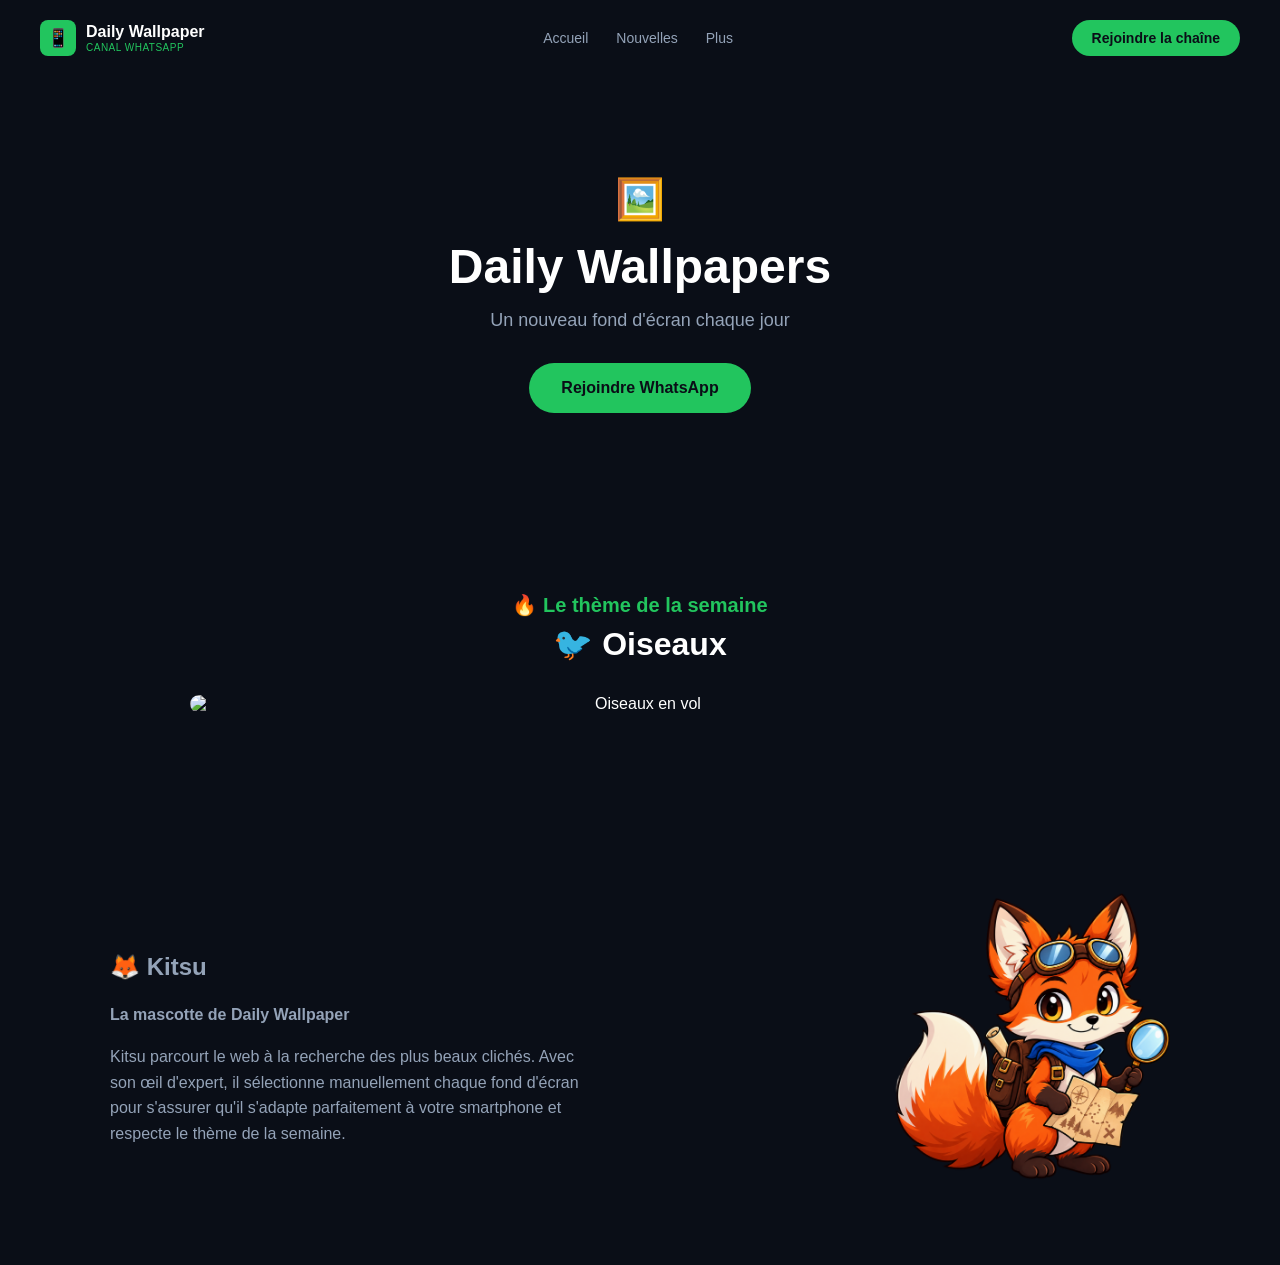
==== index.html @ f1136fc4 "Remplacement de l'image de Kitsu (fond transparent)" ====
<!DOCTYPE html>
<html lang="fr">
<head>
  <meta charset="UTF-8">
  <title>Daily Wallpaper</title>
  <link rel="stylesheet" href="style.css">
</head>
<body>

  <nav class="navbar">
    <div class="logo">
      <div class="logo-icon">📱</div>
      <div class="logo-text">
        <span class="name">Daily Wallpaper</span>
        <span class="tag">CANAL WHATSAPP</span>
      </div>
    </div>
    <div class="nav-links">
      <a href="#">Accueil</a>
      <a href="#">Nouvelles</a>
      <a href="#">Plus</a>
    </div>
    <a href="#" class="btn-join">Rejoindre la chaîne</a>
  </nav>

  <section class="hero">
    <span class="hero-icon">🖼️</span>
    <h1>Daily Wallpapers</h1>
    <p>Un nouveau fond d'écran chaque jour</p>
    <a href="#" class="btn-main">Rejoindre WhatsApp</a>
  </section>
  <section class="theme-section">
    <p class="theme-label">🔥 Le thème de la semaine</p>
    <h2 class="theme-title">🐦 Oiseaux</h2>
    <div class="theme-image-wrap">
      <img src="https://images.unsplash.com/photo-1444464666168-49d633b86797?w=900" alt="Oiseaux en vol">
      <p class="theme-caption">Des fonds d'écran exclusifs sur les oiseaux toute la semaine !</p>
    </div>
  </section>  <section class="kitsu-section">
    <div class="kitsu-text">
      <p class="kitsu-icon-title">🦊 Kitsu</p>
      <p class="kitsu-subtitle">La mascotte de Daily Wallpaper</p>
      <p>Kitsu parcourt le web à la recherche des plus beaux clichés. Avec son œil d'expert, il sélectionne manuellement chaque fond d'écran pour s'assurer qu'il s'adapte parfaitement à votre smartphone et respecte le thème de la semaine.</p>
    </div>
    <div class="kitsu-image">
      <img src="images/kitsu.png" alt="Kitsu, la mascotte de Daily Wallpaper">
    </div>
  </section>
</body>
</html>
---- style.css ----
/* --- Couleurs et réglages généraux du site --- */
:root {
  --bg: #0A0E17;
  --accent: #22C55E;
  --text-primary: #FFFFFF;
  --text-secondary: #94A3B8;
}

* {
  margin: 0;
  padding: 0;
  box-sizing: border-box;
}

body {
  background-color: var(--bg);
  color: var(--text-primary);
  font-family: 'Poppins', sans-serif;
}

/* --- Barre de navigation --- */
.navbar {
  display: flex;
  align-items: center;
  justify-content: space-between;
  padding: 20px 40px;
}

.logo {
  display: flex;
  align-items: center;
  gap: 10px;
}

.logo-icon {
  width: 36px;
  height: 36px;
  background-color: var(--accent);
  border-radius: 8px;
  display: flex;
  align-items: center;
  justify-content: center;
  font-size: 18px;
}

.logo-text {
  display: flex;
  flex-direction: column;
  line-height: 1.2;
}

.logo-text .name {
  font-weight: 700;
  font-size: 16px;
}

.logo-text .tag {
  font-size: 10px;
  color: var(--accent);
  letter-spacing: 0.5px;
}

.nav-links {
  display: flex;
  align-items: center;
  gap: 28px;
}

.nav-links a {
  color: var(--text-secondary);
  text-decoration: none;
  font-size: 14px;
}

.nav-links a:hover {
  color: var(--text-primary);
}

.btn-join {
  background-color: var(--accent);
  color: #0A0E17;
  font-weight: 600;
  padding: 10px 20px;
  border-radius: 999px;
  text-decoration: none;
  font-size: 14px;
}

/* --- Section héro --- */
.hero {
  text-align: center;
  padding: 100px 20px 120px;
}

.hero-icon {
  font-size: 40px;
  display: block;
  margin-bottom: 16px;
}

.hero h1 {
  font-size: 48px;
  font-weight: 800;
}

.hero p {
  color: var(--text-secondary);
  font-size: 18px;
  margin-top: 16px;
}

.btn-main {
  display: inline-block;
  margin-top: 32px;
  background-color: var(--accent);
  color: #0A0E17;
  font-weight: 700;
  padding: 16px 32px;
  border-radius: 999px;
  text-decoration: none;
  font-size: 16px;
}/* --- Section thème de la semaine --- */
.theme-section {
  text-align: center;
  padding: 60px 20px 100px;
}

.theme-label {
  color: var(--accent);
  font-weight: 700;
  font-size: 20px;
}

.theme-title {
  font-size: 32px;
  font-weight: 800;
  margin-top: 8px;
  margin-bottom: 32px;
}

.theme-image-wrap {
  position: relative;
  max-width: 900px;
  margin: 0 auto;
  border-radius: 16px;
  overflow: hidden;
}

.theme-image-wrap img {
  width: 100%;
  display: block;
}

.theme-caption {
  position: absolute;
  bottom: 20px;
  left: 20px;
  color: var(--text-primary);
  font-size: 16px;
}/* --- Section Kitsu --- */
.kitsu-section {
  display: flex;
  align-items: center;
  justify-content: space-between;
  max-width: 1100px;
  margin: 0 auto;
  padding: 80px 20px;
  gap: 40px;
}

.kitsu-text {
  max-width: 480px;
}

.kitsu-icon-title {
  display: flex;
  align-items: center;
  gap: 10px;
  font-size: 24px;
  font-weight: 800;
}

.kitsu-subtitle {
  color: var(--accent);
  font-weight: 600;
  margin-top: 8px;
}

.kitsu-text p {
  color: var(--text-secondary);
  margin-top: 16px;
  line-height: 1.6;
}

.kitsu-image img {
  max-width: 280px;
  width: 100%;
}
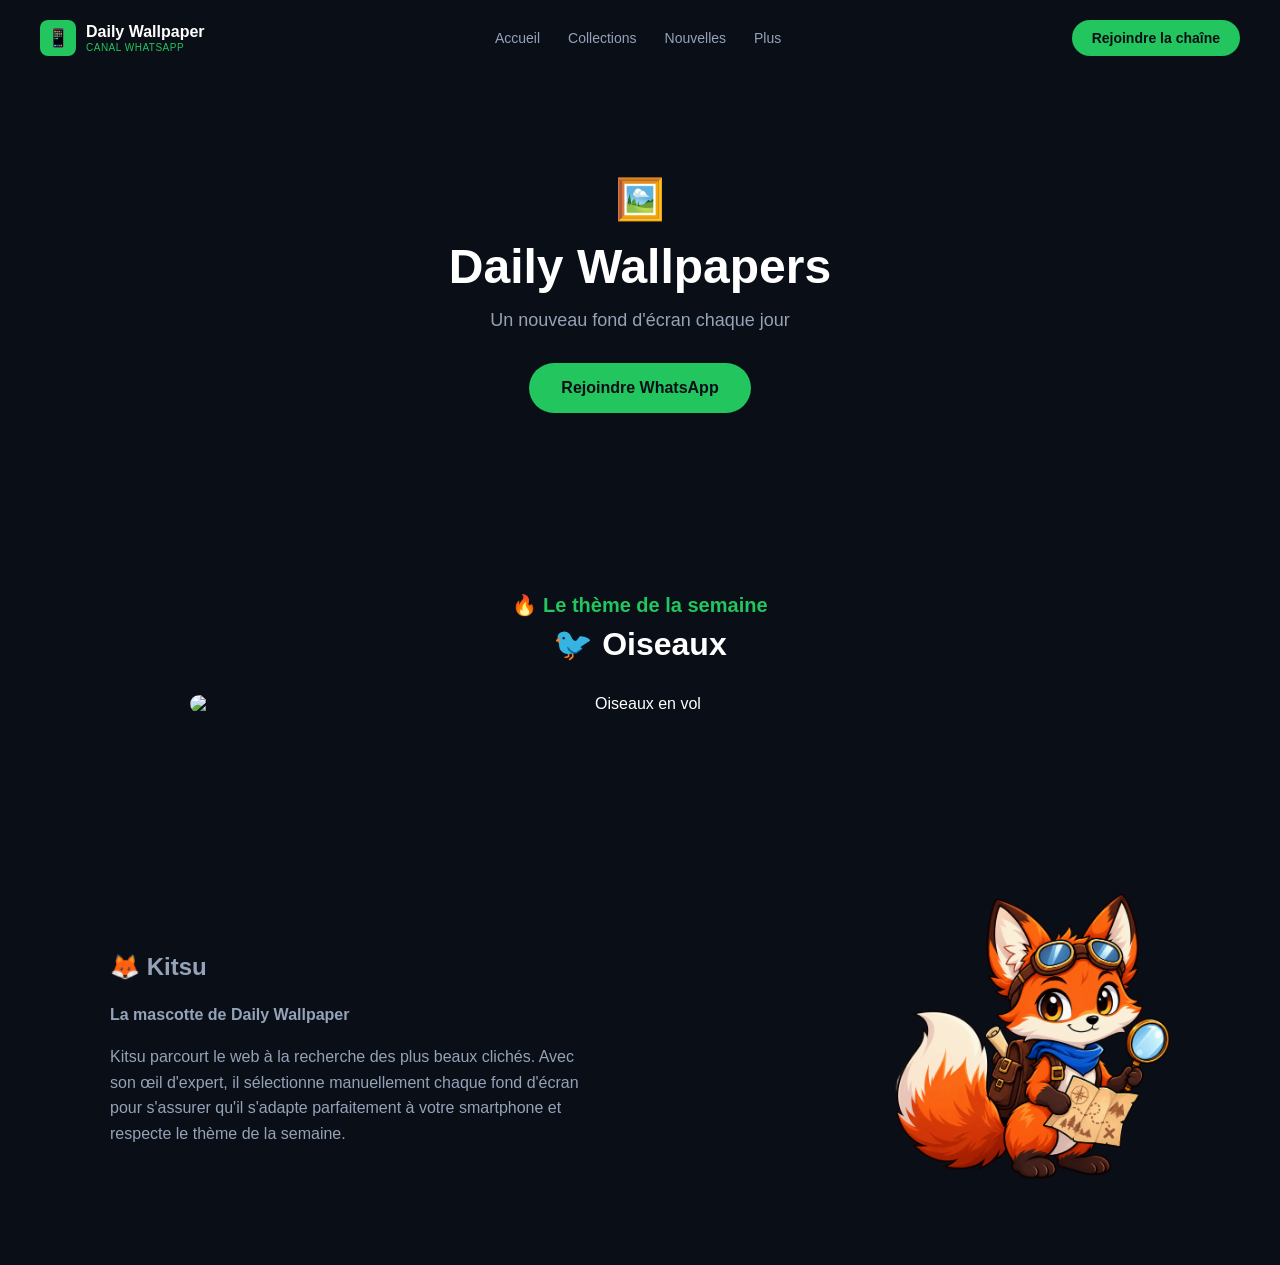
==== commit 5535a8f6: "Ajout du lien Collections dans le menu" ====
--- a/index.html
+++ b/index.html
@@ -16,18 +16,19 @@
       </div>
     </div>
     <div class="nav-links">
-      <a href="#">Accueil</a>
-      <a href="#">Nouvelles</a>
-      <a href="#">Plus</a>
-    </div>
-    <a href="#" class="btn-join">Rejoindre la chaîne</a>
+  <a href="index.html">Accueil</a>
+  <a href="collections.html">Collections</a>
+  <a href="#">Nouvelles</a>
+  <a href="#">Plus</a>
+</div>
+    <a href="https://whatsapp.com/channel/0029VbCLrYOJ3juwuvAiIg3p" class="btn-join">Rejoindre la chaîne</a>
   </nav>
 
   <section class="hero">
     <span class="hero-icon">🖼️</span>
     <h1>Daily Wallpapers</h1>
     <p>Un nouveau fond d'écran chaque jour</p>
-    <a href="#" class="btn-main">Rejoindre WhatsApp</a>
+    <a href="https://whatsapp.com/channel/0029VbCLrYOJ3juwuvAiIg3p" class="btn-main">Rejoindre WhatsApp</a>
   </section>
   <section class="theme-section">
     <p class="theme-label">🔥 Le thème de la semaine</p>
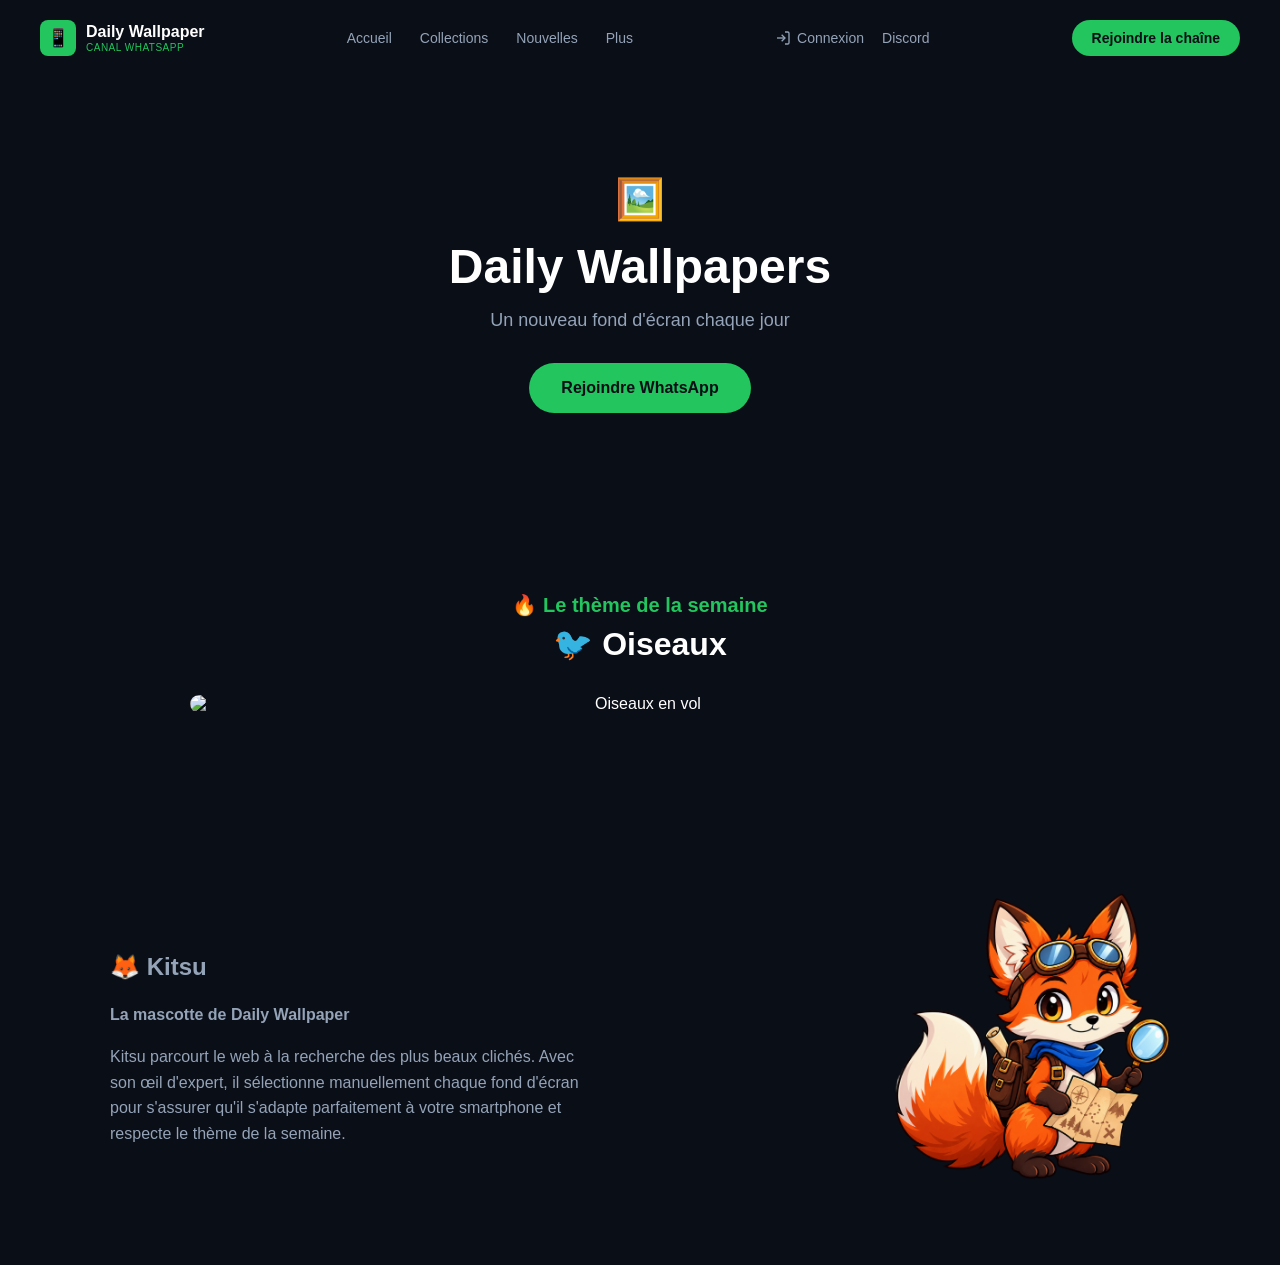
==== commit 3506fc74: "Ajout Connexion et Discord dans le menu" ====
--- a/index.html
+++ b/index.html
@@ -20,6 +20,12 @@
   <a href="collections.html">Collections</a>
   <a href="#">Nouvelles</a>
   <a href="#">Plus</a>
+</div><div class="nav-extra">
+  <a href="#" class="icon-link">
+    <svg viewBox="0 0 24 24"><path d="M15 3h4a2 2 0 0 1 2 2v14a2 2 0 0 1-2 2h-4"/><path d="M10 17l5-5-5-5"/><path d="M15 12H3"/></svg>
+    Connexion
+  </a>
+  <a href="#" class="icon-link">Discord</a>
 </div>
     <a href="https://whatsapp.com/channel/0029VbCLrYOJ3juwuvAiIg3p" class="btn-join">Rejoindre la chaîne</a>
   </nav>
--- a/style.css
+++ b/style.css
@@ -195,4 +195,30 @@
 .kitsu-image img {
   max-width: 280px;
   width: 100%;
+}/* --- Liens secondaires (Connexion, Discord) à côté du bouton principal --- */
+.nav-extra {
+  display: flex;
+  align-items: center;
+  gap: 18px;
+}
+
+.icon-link {
+  display: flex;
+  align-items: center;
+  gap: 6px;
+  color: var(--text-secondary);
+  text-decoration: none;
+  font-size: 14px;
+}
+
+.icon-link:hover {
+  color: var(--text-primary);
+}
+
+.icon-link svg {
+  width: 16px;
+  height: 16px;
+  fill: none;
+  stroke: currentColor;
+  stroke-width: 2;
 }
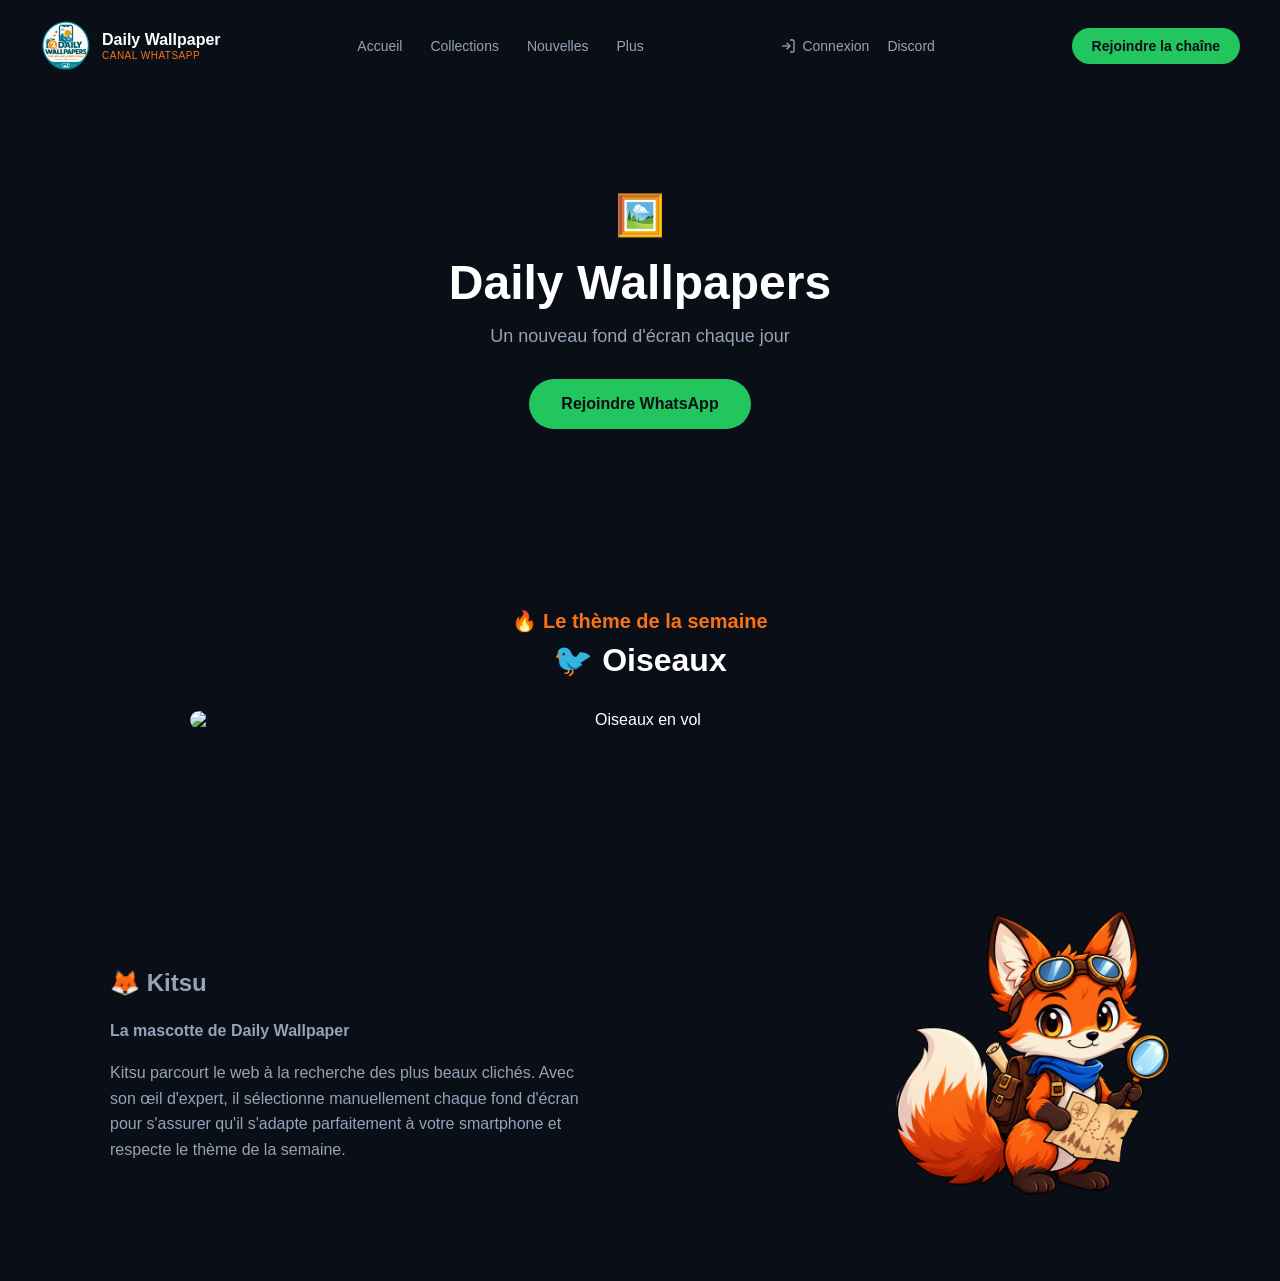
==== commit f61a147e: "Nouvelles couleurs (orange Kitsu + vert WhatsApp) et vrai logo" ====
--- a/index.html
+++ b/index.html
@@ -9,7 +9,7 @@
 
   <nav class="navbar">
     <div class="logo">
-      <div class="logo-icon">📱</div>
+      <div class="logo-icon"><img src="images/logo.png" alt="Logo Daily Wallpaper"></div>
       <div class="logo-text">
         <span class="name">Daily Wallpaper</span>
         <span class="tag">CANAL WHATSAPP</span>
--- a/style.css
+++ b/style.css
@@ -1,7 +1,8 @@
 /* --- Couleurs et réglages généraux du site --- */
 :root {
   --bg: #0A0E17;
-  --accent: #22C55E;
+  --accent: #F97316;
+  --accent-action: #22C55E;
   --text-primary: #FFFFFF;
   --text-secondary: #94A3B8;
 }
@@ -33,16 +34,20 @@
 }
 
 .logo-icon {
-  width: 36px;
-  height: 36px;
-  background-color: var(--accent);
-  border-radius: 8px;
+  width: 52px;
+  height: 52px;
+  border-radius: 50%;
+  overflow: hidden;
   display: flex;
   align-items: center;
   justify-content: center;
-  font-size: 18px;
-}
-
+}
+
+.logo-icon img {
+  width: 100%;
+  height: 100%;
+  object-fit: cover;
+}
 .logo-text {
   display: flex;
   flex-direction: column;
@@ -77,7 +82,7 @@
 }
 
 .btn-join {
-  background-color: var(--accent);
+  background-color: var(--accent-action);
   color: #0A0E17;
   font-weight: 600;
   padding: 10px 20px;
@@ -112,7 +117,7 @@
 .btn-main {
   display: inline-block;
   margin-top: 32px;
-  background-color: var(--accent);
+  background-color: var(--accent-action);
   color: #0A0E17;
   font-weight: 700;
   padding: 16px 32px;
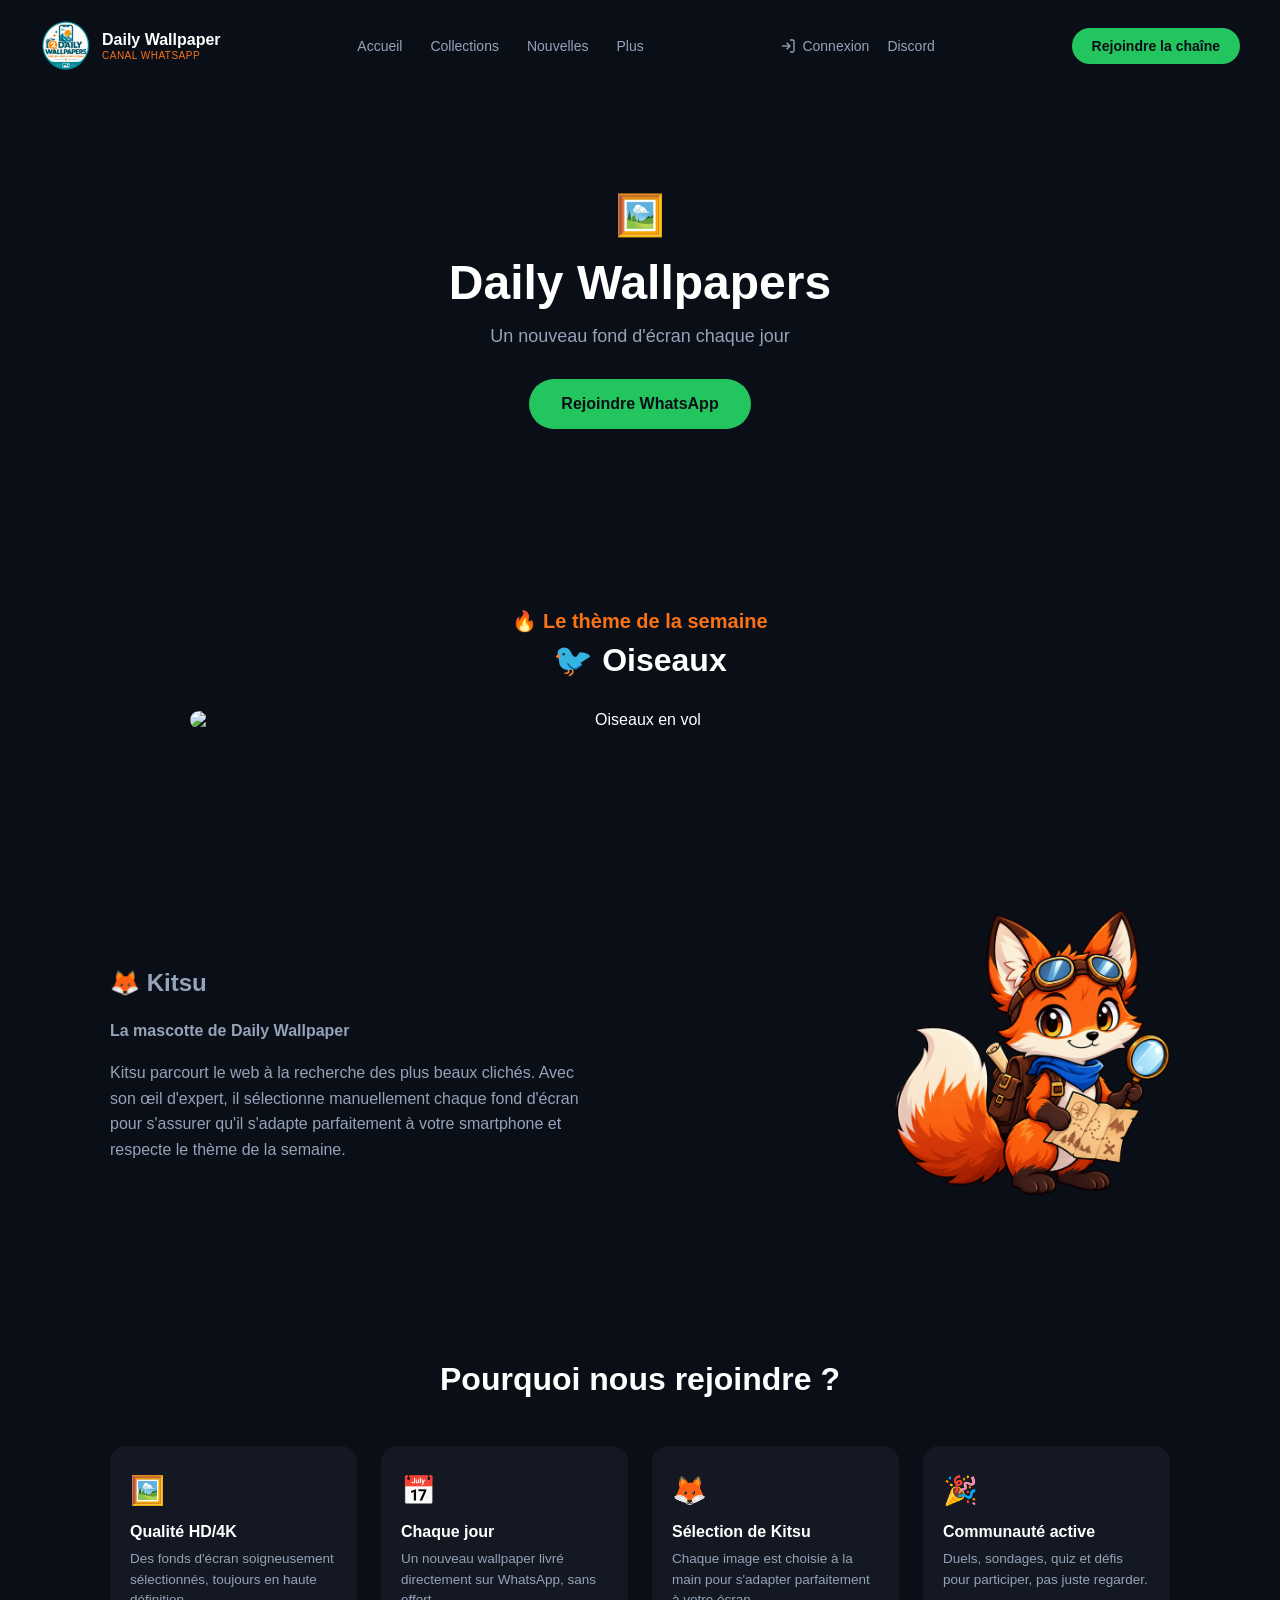
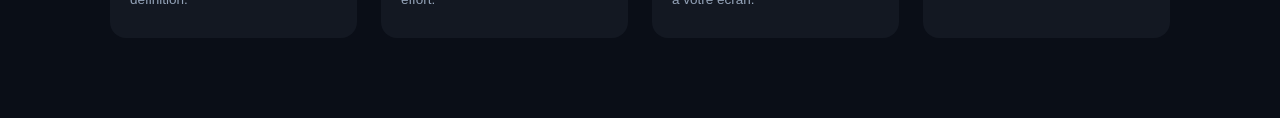
==== commit 0c6b6e08: "Ajout de la section Pourquoi nous rejoindre" ====
--- a/index.html
+++ b/index.html
@@ -52,6 +52,30 @@
     <div class="kitsu-image">
       <img src="images/kitsu.png" alt="Kitsu, la mascotte de Daily Wallpaper">
     </div>
+  </section>  <section class="why-section">
+    <h2 class="why-title">Pourquoi nous rejoindre ?</h2>
+    <div class="why-grid">
+      <div class="why-card">
+        <span class="why-icon">🖼️</span>
+        <h3>Qualité HD/4K</h3>
+        <p>Des fonds d'écran soigneusement sélectionnés, toujours en haute définition.</p>
+      </div>
+      <div class="why-card">
+        <span class="why-icon">📅</span>
+        <h3>Chaque jour</h3>
+        <p>Un nouveau wallpaper livré directement sur WhatsApp, sans effort.</p>
+      </div>
+      <div class="why-card">
+        <span class="why-icon">🦊</span>
+        <h3>Sélection de Kitsu</h3>
+        <p>Chaque image est choisie à la main pour s'adapter parfaitement à votre écran.</p>
+      </div>
+      <div class="why-card">
+        <span class="why-icon">🎉</span>
+        <h3>Communauté active</h3>
+        <p>Duels, sondages, quiz et défis pour participer, pas juste regarder.</p>
+      </div>
+    </div>
   </section>
 </body>
 </html>
--- a/style.css
+++ b/style.css
@@ -226,4 +226,55 @@
   fill: none;
   stroke: currentColor;
   stroke-width: 2;
+}/* --- Section "Pourquoi nous rejoindre ?" --- */
+.why-section {
+  max-width: 1100px;
+  margin: 0 auto;
+  padding: 80px 20px;
+  text-align: center;
+}
+
+.why-title {
+  font-size: 32px;
+  font-weight: 800;
+  margin-bottom: 48px;
+}
+
+.why-grid {
+  display: grid;
+  grid-template-columns: repeat(4, 1fr);
+  gap: 24px;
+}
+
+.why-card {
+  background: #131822;
+  border-radius: 16px;
+  padding: 28px 20px;
+  text-align: left;
+}
+
+.why-icon {
+  font-size: 28px;
+  margin-bottom: 16px;
+  display: block;
+}
+
+.why-card h3 {
+  font-size: 16px;
+  margin-bottom: 8px;
+}
+
+.why-card p {
+  color: var(--text-secondary);
+  font-size: 13.5px;
+  line-height: 1.5;
+}
+
+/* Sur petit écran, les 4 cartes passent en 2 colonnes puis 1 */
+@media (max-width: 900px) {
+  .why-grid { grid-template-columns: repeat(2, 1fr); }
+}
+
+@media (max-width: 500px) {
+  .why-grid { grid-template-columns: 1fr; }
 }
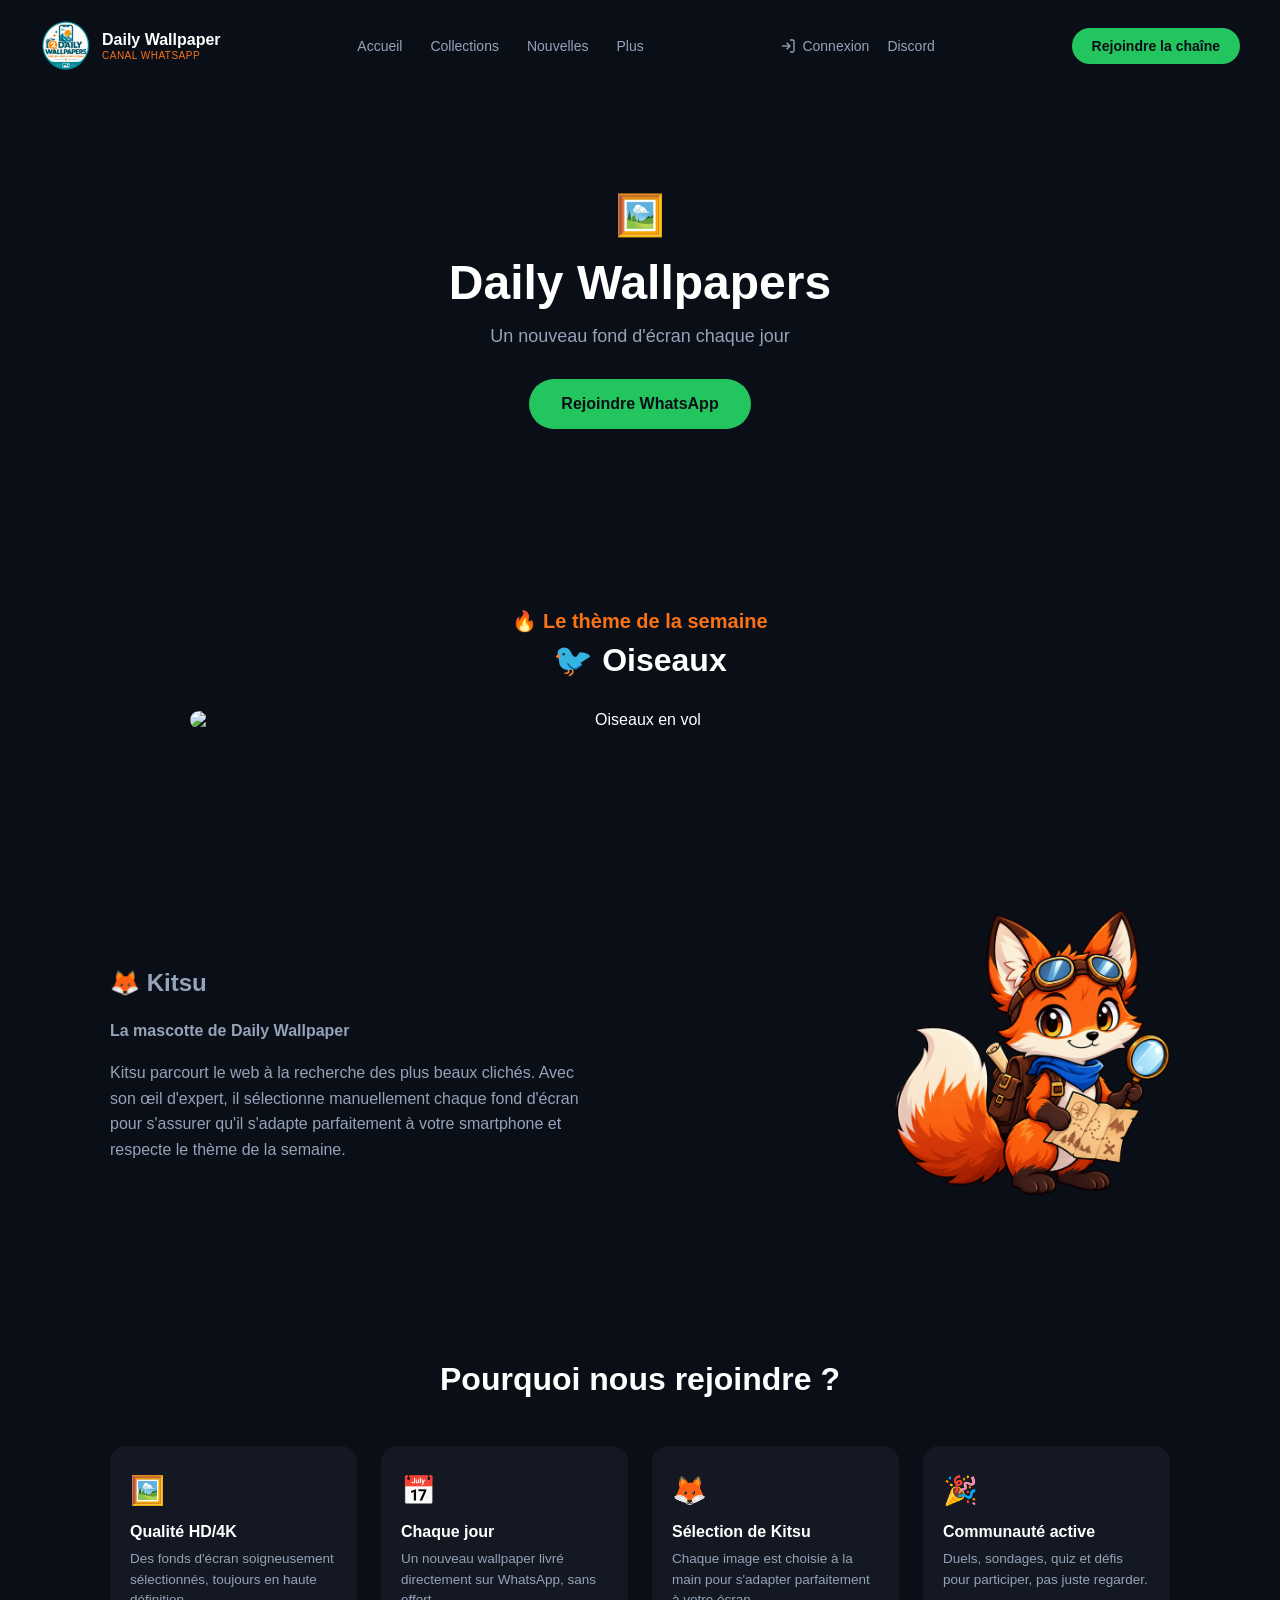
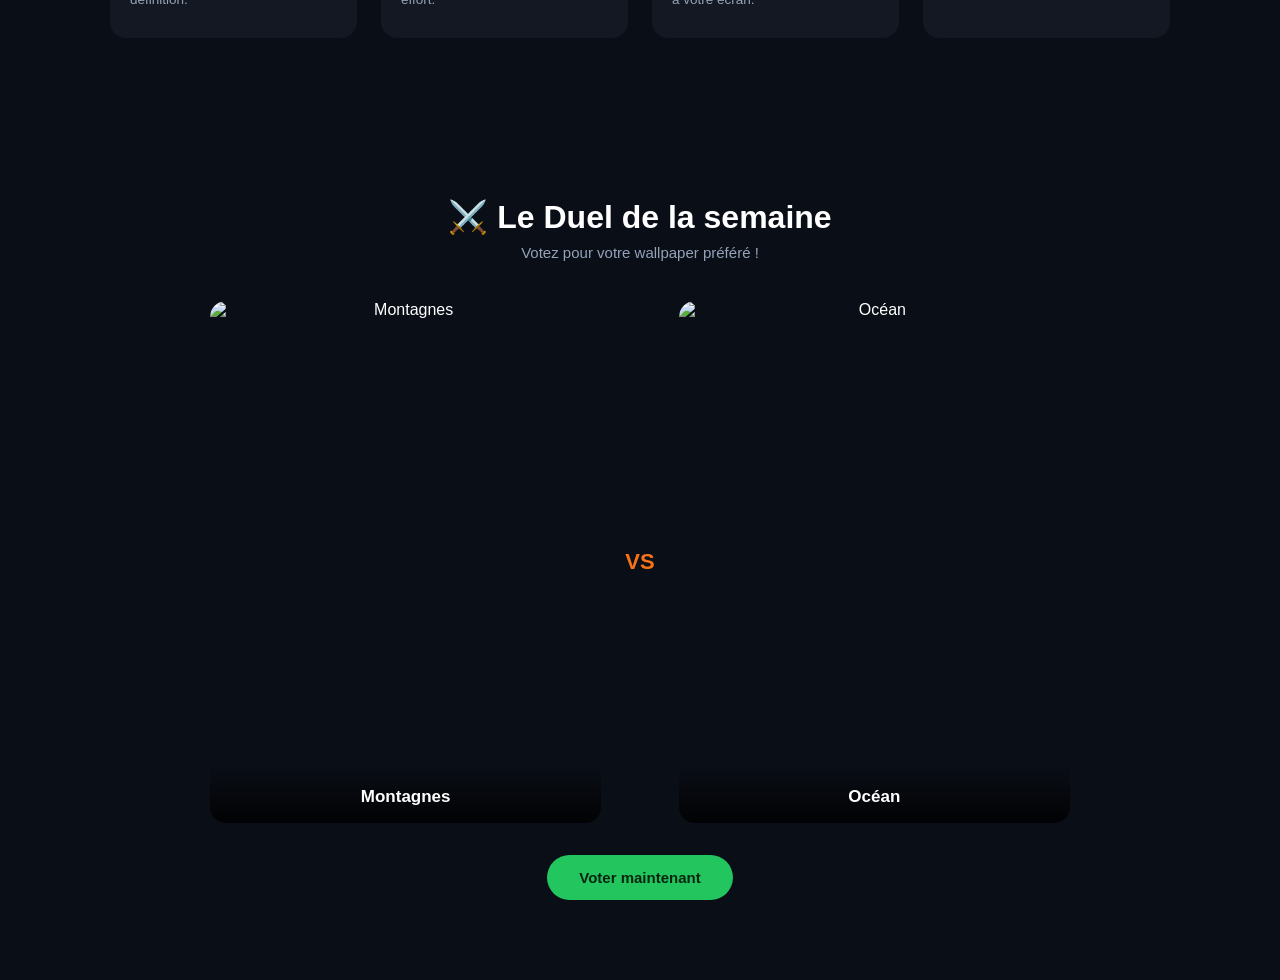
==== commit 6ac658ec: "Ajout de la section Duel" ====
--- a/index.html
+++ b/index.html
@@ -76,6 +76,21 @@
         <p>Duels, sondages, quiz et défis pour participer, pas juste regarder.</p>
       </div>
     </div>
+  </section>  <section class="duel-section">
+    <h2 class="duel-title">⚔️ Le Duel de la semaine</h2>
+    <p class="duel-subtitle">Votez pour votre wallpaper préféré !</p>
+    <div class="duel-versus">
+      <div class="duel-option">
+        <img src="https://images.unsplash.com/photo-1470071459604-3b5ec3a7fe05?w=500" alt="Montagnes">
+        <div class="duel-label">Montagnes</div>
+      </div>
+      <span class="duel-vs">VS</span>
+      <div class="duel-option">
+        <img src="https://images.unsplash.com/photo-1507525428034-b723cf961d3e?w=500" alt="Océan">
+        <div class="duel-label">Océan</div>
+      </div>
+    </div>
+    <a href="https://whatsapp.com/channel/0029VbCLrYOJ3juwuvAiIg3p" class="duel-vote-btn">Voter maintenant</a>
   </section>
 </body>
 </html>
--- a/style.css
+++ b/style.css
@@ -277,4 +277,79 @@
 
 @media (max-width: 500px) {
   .why-grid { grid-template-columns: 1fr; }
+}/* --- Section Duel --- */
+.duel-section {
+  max-width: 900px;
+  margin: 0 auto;
+  padding: 80px 20px;
+  text-align: center;
+}
+
+.duel-title {
+  font-size: 32px;
+  font-weight: 800;
+  margin-bottom: 8px;
+}
+
+.duel-subtitle {
+  color: var(--text-secondary);
+  font-size: 15px;
+  margin-bottom: 40px;
+}
+
+.duel-versus {
+  display: flex;
+  align-items: center;
+  gap: 24px;
+}
+
+.duel-option {
+  flex: 1;
+  position: relative;
+  border-radius: 16px;
+  overflow: hidden;
+  aspect-ratio: 3 / 4;
+}
+
+.duel-option img {
+  width: 100%;
+  height: 100%;
+  object-fit: cover;
+  display: block;
+}
+
+.duel-option .duel-label {
+  position: absolute;
+  bottom: 0;
+  left: 0;
+  right: 0;
+  background: linear-gradient(to top, rgba(0,0,0,0.85), transparent);
+  color: #fff;
+  font-weight: 700;
+  font-size: 17px;
+  padding: 24px 16px 16px;
+}
+
+.duel-vs {
+  font-size: 22px;
+  font-weight: 800;
+  color: var(--accent);
+  flex-shrink: 0;
+}
+
+.duel-vote-btn {
+  display: inline-block;
+  margin-top: 32px;
+  background: var(--accent-action);
+  color: #06240f;
+  font-weight: 700;
+  padding: 14px 32px;
+  border-radius: 999px;
+  text-decoration: none;
+  font-size: 15px;
+}
+
+@media (max-width: 600px) {
+  .duel-versus { flex-direction: column; }
+  .duel-vs { transform: rotate(90deg); }
 }
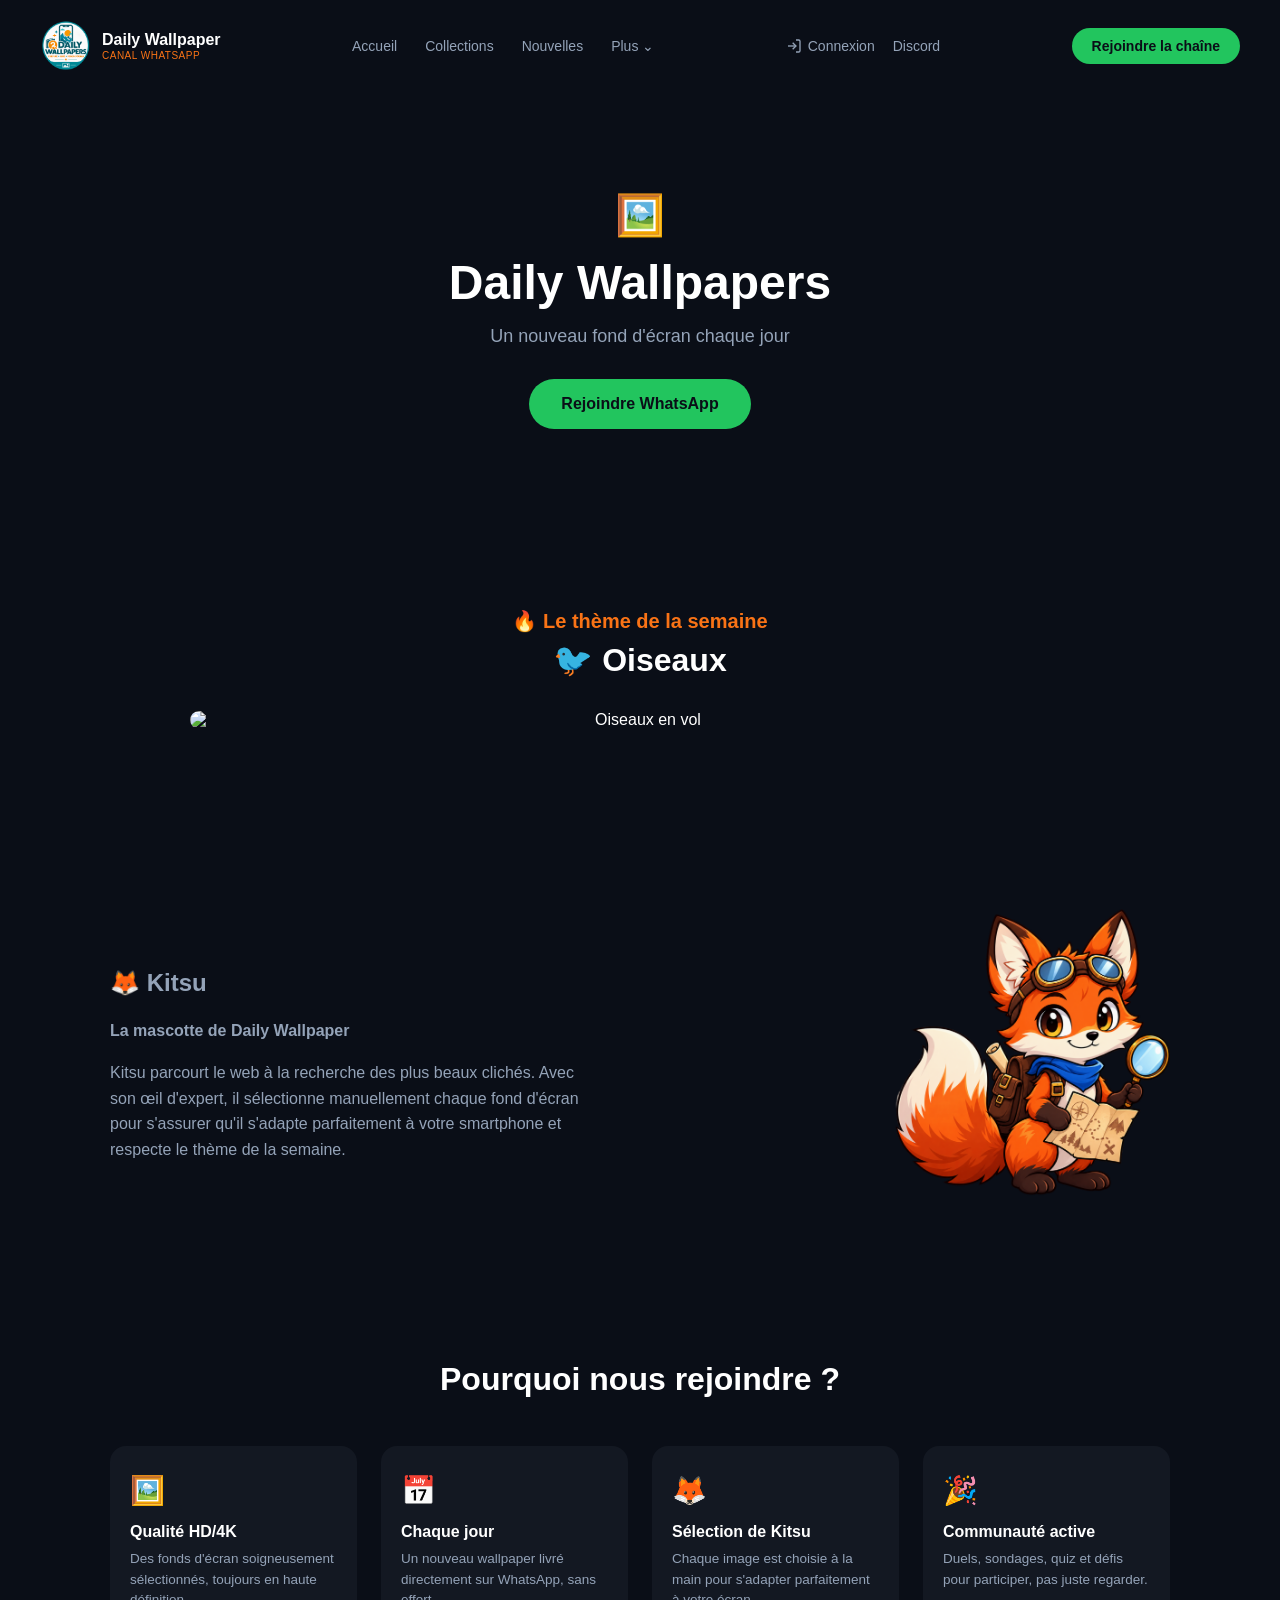
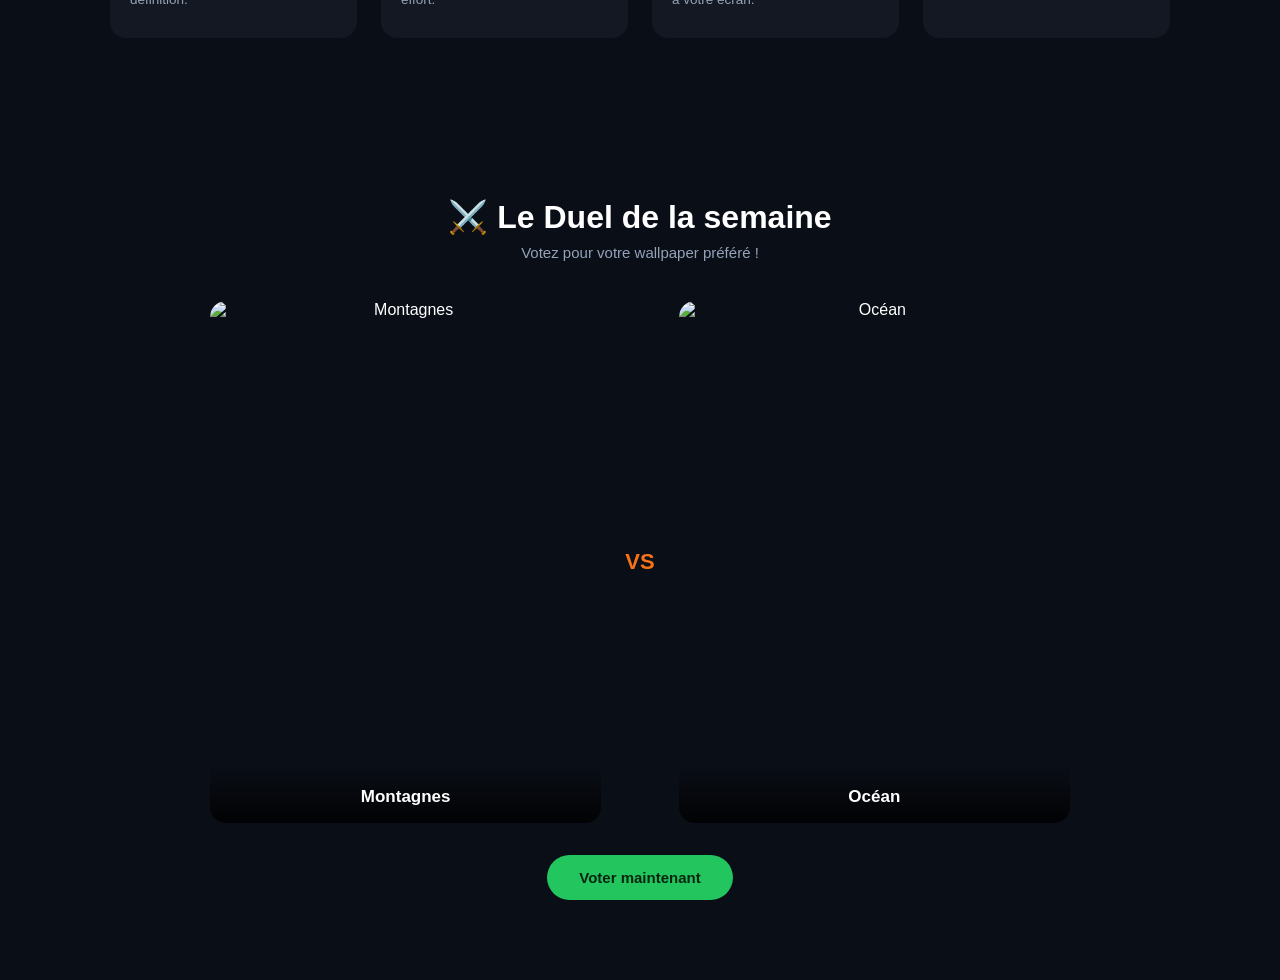
==== commit 0e029c9f: "Menu déroulant Plus (Culture, Quiz)" ====
--- a/index.html
+++ b/index.html
@@ -19,7 +19,13 @@
   <a href="index.html">Accueil</a>
   <a href="collections.html">Collections</a>
   <a href="#">Nouvelles</a>
-  <a href="#">Plus</a>
+  <div class="nav-dropdown">
+  <a href="#">Plus ⌄</a>
+  <div class="dropdown-menu">
+    <a href="#">Culture</a>
+    <a href="#">Quiz</a>
+  </div>
+</div>
 </div><div class="nav-extra">
   <a href="#" class="icon-link">
     <svg viewBox="0 0 24 24"><path d="M15 3h4a2 2 0 0 1 2 2v14a2 2 0 0 1-2 2h-4"/><path d="M10 17l5-5-5-5"/><path d="M15 12H3"/></svg>
--- a/style.css
+++ b/style.css
@@ -352,4 +352,45 @@
 @media (max-width: 600px) {
   .duel-versus { flex-direction: column; }
   .duel-vs { transform: rotate(90deg); }
+}/* --- Menu déroulant "Plus" --- */
+.nav-dropdown {
+  position: relative;
+}
+
+.nav-dropdown > a {
+  display: flex;
+  align-items: center;
+  gap: 4px;
+}
+
+.dropdown-menu {
+  position: absolute;
+  top: 100%;
+  left: 0;
+  margin-top: 12px;
+  background: #131822;
+  border: 1px solid #1f2530;
+  border-radius: 10px;
+  padding: 8px;
+  min-width: 160px;
+  display: none;
+  flex-direction: column;
+  gap: 2px;
+}
+
+.nav-dropdown:hover .dropdown-menu {
+  display: flex;
+}
+
+.dropdown-menu a {
+  color: var(--text-secondary);
+  text-decoration: none;
+  font-size: 14px;
+  padding: 8px 12px;
+  border-radius: 6px;
+}
+
+.dropdown-menu a:hover {
+  background: #1a2030;
+  color: var(--text-primary);
 }
